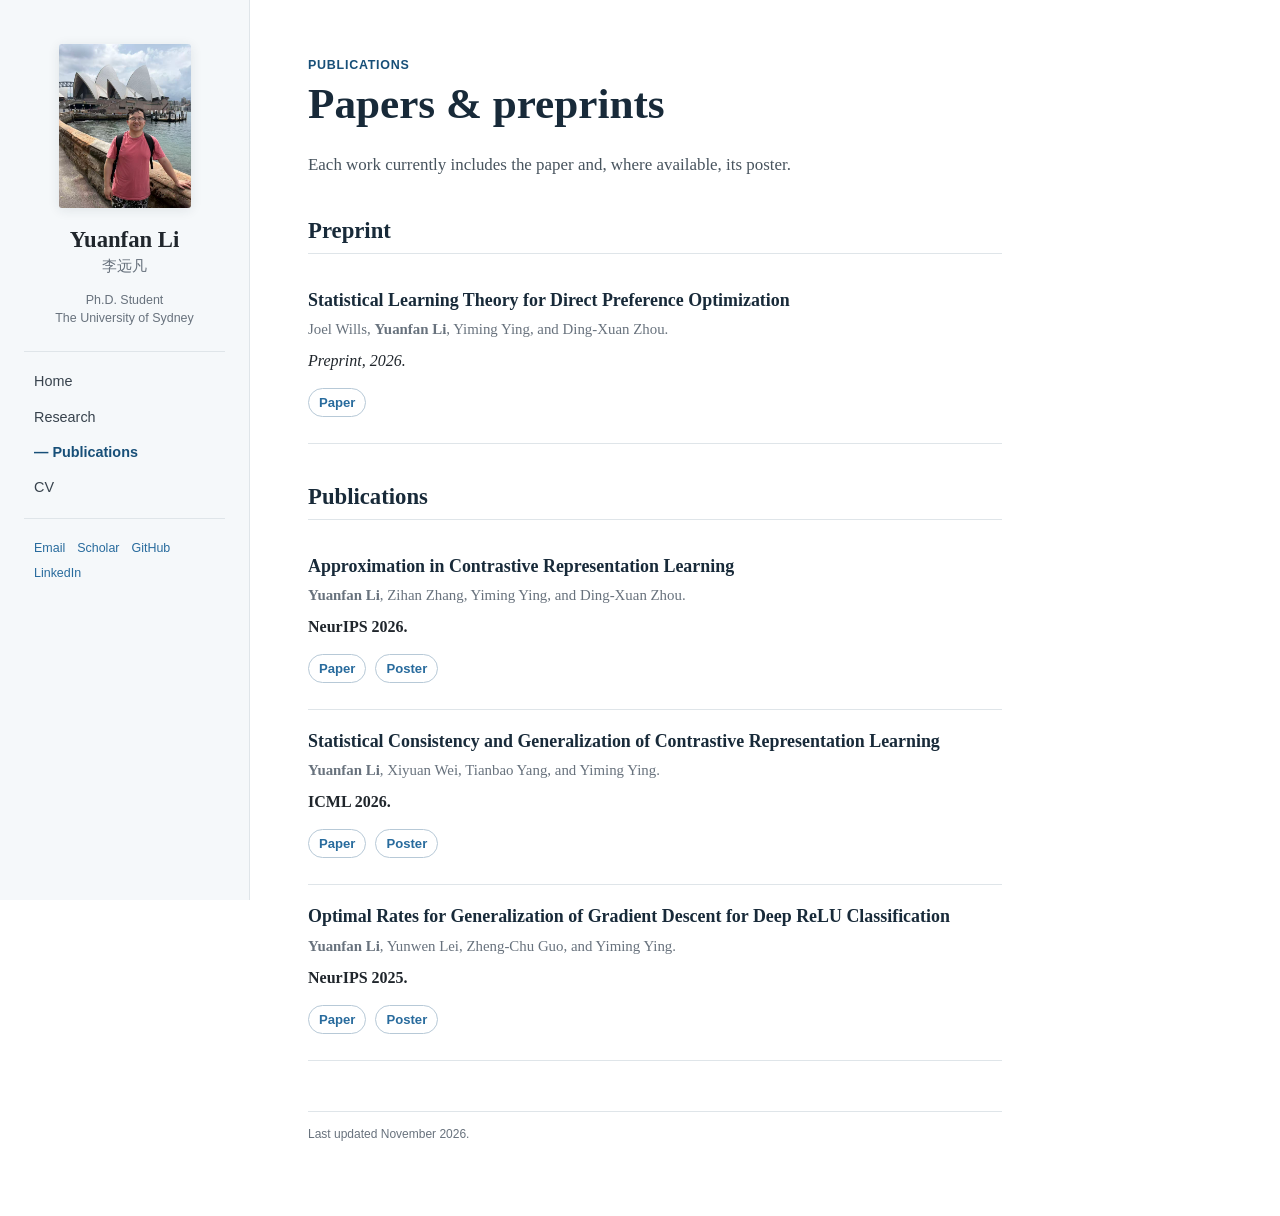
==== papers.html @ 4eafe549 "Update and rename publications.html to papers.html" ====
<!doctype html>
<html lang="en">
<head>
  <meta charset="utf-8" />
  <meta name="viewport" content="width=device-width, initial-scale=1" />
  <title>Papers · Yuanfan Li</title>
  <meta name="description" content="Preprints and publications by Yuanfan Li." />
  <link rel="stylesheet" href="style.css" />
</head>
<body>
  <aside class="sidebar">
    <a class="identity" href="index.html" aria-label="Yuanfan Li, home">
      <img src="profile_new.jpg" alt="Portrait of Yuanfan Li" />
      <span class="identity-name">Yuanfan Li</span><span lang="zh-CN">李远凡</span>
    </a>
    <p class="sidebar-role">Ph.D. Student<br />The University of Sydney</p>
    <nav class="site-nav" aria-label="Main navigation">
      <a href="index.html">Home</a>
      <a href="research.html">Research</a>
      <a class="active" aria-current="page" href="publications.html">Publications</a>
      <a href="assets/CV_Yuanfan_Li.pdf">CV</a>
    </nav>
    <nav class="social-links" aria-label="Profile links">
      <a href="mailto:yuli0846@uni.sydney.edu.au">Email</a>
      <a href="https://scholar.google.com/citations?user=XxHOIxkAAAAJ">Scholar</a>
      <a href="https://github.com/YuanfanLi2233">GitHub</a>
      <a href="https://www.linkedin.com/in/yuanfan-li-424999355/">LinkedIn</a>
    </nav>
  </aside>

  <main class="content">
    <header class="page-header">
      <p class="eyebrow">Publications</p>
      <h1>Papers &amp; preprints</h1>
      <p class="page-intro">Each work currently includes the paper and, where available, its poster.</p>
    </header>

    <section class="publication-group">
      <h2>Preprint</h2>
      <article class="publication">
        <h3>Statistical Learning Theory for Direct Preference Optimization</h3>
        <p class="authors">Joel Wills, <strong>Yuanfan Li</strong>, Yiming Ying, and Ding-Xuan Zhou.</p>
        <p><em>Preprint, 2026.</em></p>
        <p class="resource-links"><a href="https://arxiv.org/abs/2610.25856">Paper</a></p>
      </article>
    </section>

    <section class="publication-group">
      <h2>Publications</h2>
      <article class="publication">
        <h3>Approximation in Contrastive Representation Learning</h3>
        <p class="authors"><strong>Yuanfan Li</strong>, Zihan Zhang, Yiming Ying, and Ding-Xuan Zhou.</p>
        <p><strong>NeurIPS 2026.</strong></p>
        <p class="resource-links"><a href="https://arxiv.org/abs/2610.15388">Paper</a><a href="assets/posters/crl-approximation.pdf">Poster</a></p>
      </article>
      <article class="publication">
        <h3>Statistical Consistency and Generalization of Contrastive Representation Learning</h3>
        <p class="authors"><strong>Yuanfan Li</strong>, Xiyuan Wei, Tianbao Yang, and Yiming Ying.</p>
        <p><strong>ICML 2026.</strong></p>
        <p class="resource-links"><a href="https://arxiv.org/abs/2605.02116">Paper</a><a href="assets/posters/crl-consistency.pdf">Poster</a></p>
      </article>
      <article class="publication">
        <h3>Optimal Rates for Generalization of Gradient Descent for Deep ReLU Classification</h3>
        <p class="authors"><strong>Yuanfan Li</strong>, Yunwen Lei, Zheng-Chu Guo, and Yiming Ying.</p>
        <p><strong>NeurIPS 2025.</strong></p>
        <p class="resource-links"><a href="https://arxiv.org/abs/2510.02779">Paper</a><a href="assets/posters/deep-relu.pdf">Poster</a></p>
      </article>
    </section>

    <footer>Last updated November 2026.</footer>
  </main>
</body>
</html>
---- style.css ----
:root {
  --ink: #20262c;
  --muted: #68727d;
  --accent: #286b9d;
  --accent-dark: #174f78;
  --line: #dfe5e9;
  --soft: #f5f8fa;
  --sidebar: 250px;
}

* { box-sizing: border-box; }
html { scroll-behavior: smooth; }

body {
  margin: 0;
  color: var(--ink);
  background: #fff;
  font-family: Georgia, "Times New Roman", "Noto Serif SC", serif;
  font-size: 16px;
  line-height: 1.62;
}

a { color: var(--accent); text-decoration: none; }
a:hover, a:focus-visible { color: var(--accent-dark); text-decoration: underline; }

.sidebar {
  position: fixed;
  inset: 0 auto 0 0;
  width: var(--sidebar);
  padding: 44px 34px 30px;
  border-right: 1px solid var(--line);
  background: var(--soft);
}

.identity { display: block; color: var(--ink); text-align: center; }
.identity:hover { text-decoration: none; }

.identity img {
  display: block;
  width: 132px;
  height: 164px;
  margin: 0 auto 18px;
  border-radius: 3px;
  object-fit: cover;
  box-shadow: 0 2px 12px rgb(25 45 62 / 10%);
}

.identity-name { display: block; font-size: 1.42rem; font-weight: 700; line-height: 1.2; }
.identity > span:last-child { color: var(--muted); font-size: 0.93rem; }

.sidebar-role {
  margin: 12px 0 24px;
  color: var(--muted);
  font-family: Arial, Helvetica, sans-serif;
  font-size: 0.78rem;
  line-height: 1.45;
  text-align: center;
}

.site-nav {
  margin: 0 -10px;
  padding: 12px 0;
  border-top: 1px solid var(--line);
  border-bottom: 1px solid var(--line);
}

.site-nav a {
  display: block;
  padding: 6px 10px;
  color: #38434d;
  font-family: Arial, Helvetica, sans-serif;
  font-size: 0.9rem;
}

.site-nav a.active { color: var(--accent-dark); font-weight: 700; }
.site-nav a.active::before { content: "— "; }

.social-links {
  display: flex;
  flex-wrap: wrap;
  gap: 5px 12px;
  margin-top: 19px;
  font-family: Arial, Helvetica, sans-serif;
  font-size: 0.78rem;
}

.content {
  width: min(810px, calc(100% - var(--sidebar)));
  margin-left: var(--sidebar);
  padding: 55px 58px 72px;
}

.page-header { margin-bottom: 38px; }
.home-header { padding-bottom: 9px; }

.eyebrow, .label, .venue {
  margin: 0 0 5px;
  color: var(--accent-dark);
  font-family: Arial, Helvetica, sans-serif;
  font-size: 0.78rem;
  font-weight: 700;
  letter-spacing: 0.06em;
  text-transform: uppercase;
}

h1, h2, h3 { color: #182a39; }
h1 { margin: 0 0 22px; font-size: clamp(2rem, 5vw, 2.7rem); line-height: 1.12; }
h1 span { font-weight: 400; }
h2 { margin: 38px 0 15px; font-size: 1.42rem; line-height: 1.3; }
h3 { margin: 0 0 5px; font-size: 1.08rem; line-height: 1.35; }
p { margin: 0 0 13px; }
.lead { font-size: 1.06rem; }

.section-heading {
  display: flex;
  align-items: baseline;
  justify-content: space-between;
  gap: 20px;
  border-bottom: 1px solid var(--line);
}

.section-heading h2 { margin-bottom: 7px; }
.section-heading > a { flex: none; font-family: Arial, Helvetica, sans-serif; font-size: 0.8rem; }
.direction-list { border-bottom: 1px solid var(--line); }

.direction-list article {
  display: grid;
  grid-template-columns: 190px 1fr;
  gap: 24px;
  padding: 17px 0;
  border-top: 1px solid var(--line);
}

.direction-list article:first-child { border-top: 0; }
.direction-list p { margin: 0; color: #4f5a64; }

.featured-work {
  margin: 38px 0 8px;
  padding: 24px 27px 21px;
  border-left: 4px solid var(--accent);
  background: var(--soft);
}

.featured-work h2 { margin: 2px 0 8px; }
.authors { color: var(--muted); font-size: 0.93rem; }

.resource-links {
  display: flex;
  gap: 9px;
  margin: 14px 0 0;
  font-family: Arial, Helvetica, sans-serif;
  font-size: 0.82rem;
  font-weight: 700;
}

.resource-links a {
  padding: 3px 10px;
  border: 1px solid #b7c9d7;
  border-radius: 999px;
  background: #fff;
}

.resource-links a:hover { text-decoration: none; }
.dated-list { margin: 0; padding: 0; list-style: none; }

.dated-list li {
  display: grid;
  grid-template-columns: 92px 1fr;
  gap: 16px;
  padding: 7px 0;
}

.dated-list span {
  color: var(--muted);
  font-family: Arial, Helvetica, sans-serif;
  font-size: 0.8rem;
  font-weight: 600;
}

.dated-list p { margin: 0; }
.page-intro { max-width: 710px; color: #48545e; font-size: 1.06rem; }

.research-area {
  margin: 28px 0;
  padding: 0 0 25px 22px;
  border-bottom: 1px solid var(--line);
  border-left: 3px solid #c9d9e5;
}

.research-area h2 { margin: 0 0 10px; }

.topic-tags {
  display: flex;
  flex-wrap: wrap;
  gap: 7px;
  margin: 13px 0 0;
  padding: 0;
  list-style: none;
}

.topic-tags li {
  padding: 3px 9px;
  border-radius: 999px;
  color: #53616d;
  background: var(--soft);
  font-family: Arial, Helvetica, sans-serif;
  font-size: 0.75rem;
}

.project-list { margin-top: 15px; }
.project { padding: 24px 0 25px; border-top: 1px solid var(--line); }
.project:first-child { border-top: 0; }
.project h3 { font-size: 1.24rem; }
.project-question { margin: 12px 0 8px; color: #263d50; font-weight: 700; }
.key-points { margin: 8px 0 0; padding-left: 21px; }
.key-points li { margin: 6px 0; }

.publication-group { margin-top: 34px; }
.publication-group > h2 { padding-bottom: 7px; border-bottom: 1px solid var(--line); }
.publication { padding: 19px 0; border-bottom: 1px solid var(--line); }
.publication h3 { font-size: 1.12rem; }
.publication p { margin-bottom: 7px; }

footer {
  margin-top: 50px;
  padding-top: 13px;
  border-top: 1px solid var(--line);
  color: var(--muted);
  font-family: Arial, Helvetica, sans-serif;
  font-size: 0.75rem;
}

@media (max-width: 760px) {
  .sidebar {
    position: static;
    width: auto;
    padding: 22px 20px 14px;
    border-right: 0;
    border-bottom: 1px solid var(--line);
  }

  .identity {
    display: grid;
    grid-template-columns: 56px 1fr;
    grid-template-rows: auto auto;
    column-gap: 13px;
    align-items: end;
    text-align: left;
  }

  .identity img { grid-row: 1 / 3; width: 56px; height: 68px; margin: 0; }
  .identity-name { font-size: 1.18rem; }
  .identity > span:last-child { align-self: start; }
  .sidebar-role { display: none; }

  .site-nav {
    display: flex;
    flex-wrap: wrap;
    gap: 4px 18px;
    margin: 17px 0 0;
    padding: 11px 0 0;
    border-bottom: 0;
  }

  .site-nav a { padding: 2px 0; }
  .site-nav a.active::before { content: ""; }
  .social-links { margin-top: 10px; }
  .content { width: auto; margin: 0; padding: 36px 21px 55px; }
  .direction-list article { grid-template-columns: 1fr; gap: 4px; }
  .section-heading { align-items: flex-end; }
  .section-heading > a { margin-bottom: 8px; }
}

@media (max-width: 480px) {
  .section-heading { display: block; }
  .section-heading > a { display: block; margin: -7px 0 10px; }
  .featured-work { padding: 20px; }
  .dated-list li { grid-template-columns: 82px 1fr; gap: 10px; }
}
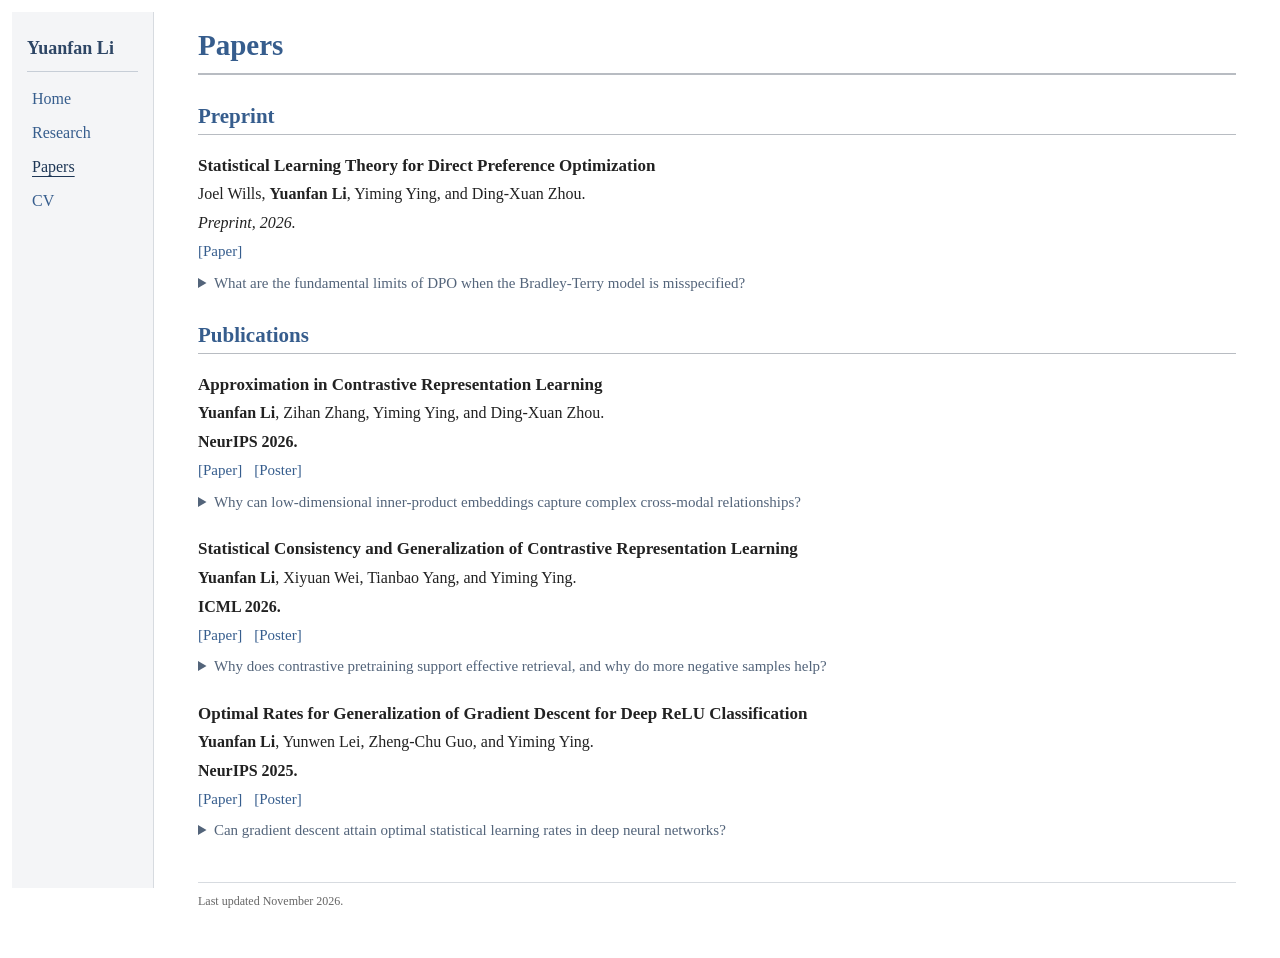
==== commit 73c5928f: "Adopt classic academic layout and consolidate papers" ====
--- a/papers.html
+++ b/papers.html
@@ -9,30 +9,18 @@
 </head>
 <body>
   <aside class="sidebar">
-    <a class="identity" href="index.html" aria-label="Yuanfan Li, home">
-      <img src="profile_new.jpg" alt="Portrait of Yuanfan Li" />
-      <span class="identity-name">Yuanfan Li</span><span lang="zh-CN">李远凡</span>
-    </a>
-    <p class="sidebar-role">Ph.D. Student<br />The University of Sydney</p>
+    <a class="site-name" href="index.html">Yuanfan Li</a>
     <nav class="site-nav" aria-label="Main navigation">
       <a href="index.html">Home</a>
       <a href="research.html">Research</a>
-      <a class="active" aria-current="page" href="publications.html">Publications</a>
+      <a class="active" aria-current="page" href="papers.html">Papers</a>
       <a href="assets/CV_Yuanfan_Li.pdf">CV</a>
-    </nav>
-    <nav class="social-links" aria-label="Profile links">
-      <a href="mailto:yuli0846@uni.sydney.edu.au">Email</a>
-      <a href="https://scholar.google.com/citations?user=XxHOIxkAAAAJ">Scholar</a>
-      <a href="https://github.com/YuanfanLi2233">GitHub</a>
-      <a href="https://www.linkedin.com/in/yuanfan-li-424999355/">LinkedIn</a>
     </nav>
   </aside>
 
   <main class="content">
     <header class="page-header">
-      <p class="eyebrow">Publications</p>
-      <h1>Papers &amp; preprints</h1>
-      <p class="page-intro">Each work currently includes the paper and, where available, its poster.</p>
+      <h1>Papers</h1>
     </header>
 
     <section class="publication-group">
@@ -42,6 +30,17 @@
         <p class="authors">Joel Wills, <strong>Yuanfan Li</strong>, Yiming Ying, and Ding-Xuan Zhou.</p>
         <p><em>Preprint, 2026.</em></p>
         <p class="resource-links"><a href="https://arxiv.org/abs/2610.25856">Paper</a></p>
+        <details class="paper-details"><summary>What are the fundamental limits of DPO when the Bradley-Terry model is misspecified?</summary>
+          <p>
+            We introduce the triangle-curl of preference log-odds to measure local violations of
+            the Bradley-Terry structure. This identifies a structural source of error that cannot
+            be eliminated simply by scaling the model or collecting more data.
+          </p>
+          <ul class="key-points">
+            <li>Characterizes preference misspecification through cyclic inconsistency over item triples.</li>
+            <li>Separates structural misspecification, neural-network approximation, and finite-sample estimation.</li>
+          </ul>
+        </details>
       </article>
     </section>
 
@@ -52,18 +51,52 @@
         <p class="authors"><strong>Yuanfan Li</strong>, Zihan Zhang, Yiming Ying, and Ding-Xuan Zhou.</p>
         <p><strong>NeurIPS 2026.</strong></p>
         <p class="resource-links"><a href="https://arxiv.org/abs/2610.15388">Paper</a><a href="assets/posters/crl-approximation.pdf">Poster</a></p>
+        <details class="paper-details"><summary>Why can low-dimensional inner-product embeddings capture complex cross-modal relationships?</summary>
+          <p>
+            We connect the population contrastive objective to pointwise mutual information (PMI)
+            and show that representation dimension is governed by the spectral approximability of
+            this dependence structure. The framework explains when compact embeddings are enough
+            and how structured data models can lead to fast approximation.
+          </p>
+          <ul class="key-points">
+            <li>Relates the optimal contrastive score to a low-rank spectral approximation of PMI.</li>
+            <li>Links data structure, embedding dimension, and approximation error, with downstream retrieval calibration.</li>
+          </ul>
+        </details>
       </article>
       <article class="publication">
         <h3>Statistical Consistency and Generalization of Contrastive Representation Learning</h3>
         <p class="authors"><strong>Yuanfan Li</strong>, Xiyuan Wei, Tianbao Yang, and Yiming Ying.</p>
         <p><strong>ICML 2026.</strong></p>
         <p class="resource-links"><a href="https://arxiv.org/abs/2605.02116">Paper</a><a href="assets/posters/crl-consistency.pdf">Poster</a></p>
+        <details class="paper-details"><summary>Why does contrastive pretraining support effective retrieval, and why do more negative samples help?</summary>
+          <p>
+            We establish a statistical bridge from the contrastive pretraining objective to optimal
+            downstream retrieval. The analysis also quantifies how negative sampling enters the
+            generalization error, explaining both its benefit and its interaction with sample size.
+          </p>
+          <ul class="key-points">
+            <li>Proves consistency and calibration results connecting the learned score to retrieval decisions.</li>
+            <li>Derives generalization bounds that improve with the number of negative samples.</li>
+          </ul>
+        </details>
       </article>
       <article class="publication">
         <h3>Optimal Rates for Generalization of Gradient Descent for Deep ReLU Classification</h3>
         <p class="authors"><strong>Yuanfan Li</strong>, Yunwen Lei, Zheng-Chu Guo, and Yiming Ying.</p>
         <p><strong>NeurIPS 2025.</strong></p>
         <p class="resource-links"><a href="https://arxiv.org/abs/2510.02779">Paper</a><a href="assets/posters/deep-relu.pdf">Poster</a></p>
+        <details class="paper-details"><summary>Can gradient descent attain optimal statistical learning rates in deep neural networks?</summary>
+          <p>
+            Under NTK separability, we obtain a near-optimal excess-risk rate in sample size for
+            gradient descent on deep ReLU classifiers. The analysis keeps the dependence on depth
+            polynomial rather than exponential by controlling how activation patterns evolve.
+          </p>
+          <ul class="key-points">
+            <li>Establishes a near-optimal sample-size rate with explicit margin dependence.</li>
+            <li>Uses refined activation-pattern and complexity arguments to control deep-network generalization.</li>
+          </ul>
+        </details>
       </article>
     </section>
 
--- a/style.css
+++ b/style.css
@@ -1,279 +1,113 @@
 :root {
-  --ink: #20262c;
-  --muted: #68727d;
-  --accent: #286b9d;
-  --accent-dark: #174f78;
-  --line: #dfe5e9;
-  --soft: #f5f8fa;
-  --sidebar: 250px;
+  --blue: #365d8d;
+  --text: #222;
+  --muted: #666;
+  --line: #b8bcc2;
 }
-
 * { box-sizing: border-box; }
-html { scroll-behavior: smooth; }
-
 body {
   margin: 0;
-  color: var(--ink);
   background: #fff;
+  color: var(--text);
   font-family: Georgia, "Times New Roman", "Noto Serif SC", serif;
   font-size: 16px;
-  line-height: 1.62;
+  line-height: 1.5;
 }
-
-a { color: var(--accent); text-decoration: none; }
-a:hover, a:focus-visible { color: var(--accent-dark); text-decoration: underline; }
-
+a { color: var(--blue); text-decoration: none; }
+a:hover { text-decoration: underline; }
+a:focus-visible, summary:focus-visible { outline: 2px solid var(--blue); outline-offset: 4px; }
 .sidebar {
   position: fixed;
-  inset: 0 auto 0 0;
-  width: var(--sidebar);
-  padding: 44px 34px 30px;
-  border-right: 1px solid var(--line);
-  background: var(--soft);
+  top: 12px;
+  bottom: 12px;
+  left: 12px;
+  width: 142px;
+  padding: 23px 15px;
+  background: #f4f5f7;
+  border-right: 1px solid #d7dbe0;
+  overflow-y: auto;
 }
-
-.identity { display: block; color: var(--ink); text-align: center; }
-.identity:hover { text-decoration: none; }
-
-.identity img {
+.site-name {
   display: block;
-  width: 132px;
-  height: 164px;
-  margin: 0 auto 18px;
-  border-radius: 3px;
-  object-fit: cover;
-  box-shadow: 0 2px 12px rgb(25 45 62 / 10%);
+  padding-bottom: 9px;
+  margin-bottom: 10px;
+  border-bottom: 1px solid #c7ced7;
+  color: #2e4665;
+  font-size: 18px;
+  font-weight: bold;
+  white-space: nowrap;
 }
-
-.identity-name { display: block; font-size: 1.42rem; font-weight: 700; line-height: 1.2; }
-.identity > span:last-child { color: var(--muted); font-size: 0.93rem; }
-
-.sidebar-role {
-  margin: 12px 0 24px;
-  color: var(--muted);
-  font-family: Arial, Helvetica, sans-serif;
-  font-size: 0.78rem;
-  line-height: 1.45;
-  text-align: center;
+.site-nav a { display: block; padding: 5px 5px; color: var(--blue); }
+.site-nav a.active { color: #1d3655; text-decoration: underline; text-underline-offset: 4px; }
+.content {
+  max-width: 1160px;
+  margin-left: 154px;
+  padding: 27px 44px 48px;
 }
-
-.site-nav {
-  margin: 0 -10px;
-  padding: 12px 0;
-  border-top: 1px solid var(--line);
+h1, h2, h3 { line-height: 1.3; }
+h1 {
+  margin: 0 0 24px;
+  padding-bottom: 8px;
+  border-bottom: 2px solid var(--line);
+  color: var(--blue);
+  font-size: 29px;
+}
+h1 span { font-size: 25px; font-weight: normal; }
+h2 {
+  margin: 28px 0 12px;
+  padding-bottom: 4px;
   border-bottom: 1px solid var(--line);
+  color: var(--blue);
+  font-size: 21px;
 }
-
-.site-nav a {
-  display: block;
-  padding: 6px 10px;
-  color: #38434d;
-  font-family: Arial, Helvetica, sans-serif;
-  font-size: 0.9rem;
+h3 { margin: 0 0 5px; font-size: 17px; font-weight: bold; }
+p { margin: 0 0 14px; }
+.profile {
+  display: flex;
+  align-items: center;
+  gap: 32px;
+  margin: 6px 12px 28px;
 }
-
-.site-nav a.active { color: var(--accent-dark); font-weight: 700; }
-.site-nav a.active::before { content: "— "; }
-
-.social-links {
-  display: flex;
-  flex-wrap: wrap;
-  gap: 5px 12px;
-  margin-top: 19px;
-  font-family: Arial, Helvetica, sans-serif;
-  font-size: 0.78rem;
+.portrait { display: block; width: 192px; height: 240px; object-fit: cover; }
+.profile-details { min-width: 0; }
+.profile-details strong { font-size: 19px; }
+.profile-details p { margin-bottom: 12px; }
+.profile-links { font-size: 15px; }
+.profile-links a { white-space: nowrap; }
+.dated-list { padding: 0; margin: 0; list-style: none; }
+.dated-list li { display: grid; grid-template-columns: 92px 1fr; gap: 12px; margin: 8px 0; }
+.dated-list span { color: #555; white-space: nowrap; }
+.dated-list p { margin: 0; }
+.research-area { margin-bottom: 28px; }
+.topic-tags { display: flex; flex-wrap: wrap; gap: 5px 18px; padding: 0; list-style: none; color: var(--muted); font-size: 14px; font-style: italic; }
+.papers-link { margin-top: 30px; }
+.publication { margin: 20px 0 25px; }
+.authors { margin-bottom: 4px; }
+.publication > p { margin-bottom: 5px; }
+.resource-links { display: flex; gap: 12px; font-size: 15px; }
+.resource-links a::before { content: "["; }
+.resource-links a::after { content: "]"; }
+.paper-details { margin-top: 9px; font-size: 15px; }
+.paper-details summary { cursor: pointer; color: #53647a; }
+.paper-details[open] summary { margin-bottom: 10px; }
+.paper-details p { margin: 10px 0; }
+.key-points { padding-left: 22px; }
+.key-points li { margin: 4px 0; }
+footer { margin-top: 40px; padding-top: 9px; border-top: 1px solid #d7dbe0; color: var(--muted); font-size: 12px; }
+@media (max-width: 760px) {
+  .sidebar { position: static; width: auto; padding: 14px 20px; border: 0; border-bottom: 1px solid #d7dbe0; }
+  .site-name { margin: 0 0 6px; padding: 0; border: 0; }
+  .site-nav { display: flex; flex-wrap: wrap; gap: 9px 22px; }
+  .site-nav a { padding: 3px 0; }
+  .content { margin: 0; padding: 25px 22px 40px; }
+  .profile { margin: 0 0 24px; gap: 22px; }
+  .portrait { width: 150px; height: 188px; }
+  h1 { font-size: 27px; }
+  .profile-details { font-size: 14px; overflow-wrap: anywhere; }
 }
-
-.content {
-  width: min(810px, calc(100% - var(--sidebar)));
-  margin-left: var(--sidebar);
-  padding: 55px 58px 72px;
+@media (max-width: 480px) {
+  .profile { flex-direction: column; align-items: center; text-align: center; gap: 18px; }
+  .portrait { width: 176px; height: 220px; }
+  .profile-details { font-size: 15px; }
+  .dated-list li { grid-template-columns: 80px 1fr; gap: 8px; font-size: 15px; }
 }
-
-.page-header { margin-bottom: 38px; }
-.home-header { padding-bottom: 9px; }
-
-.eyebrow, .label, .venue {
-  margin: 0 0 5px;
-  color: var(--accent-dark);
-  font-family: Arial, Helvetica, sans-serif;
-  font-size: 0.78rem;
-  font-weight: 700;
-  letter-spacing: 0.06em;
-  text-transform: uppercase;
-}
-
-h1, h2, h3 { color: #182a39; }
-h1 { margin: 0 0 22px; font-size: clamp(2rem, 5vw, 2.7rem); line-height: 1.12; }
-h1 span { font-weight: 400; }
-h2 { margin: 38px 0 15px; font-size: 1.42rem; line-height: 1.3; }
-h3 { margin: 0 0 5px; font-size: 1.08rem; line-height: 1.35; }
-p { margin: 0 0 13px; }
-.lead { font-size: 1.06rem; }
-
-.section-heading {
-  display: flex;
-  align-items: baseline;
-  justify-content: space-between;
-  gap: 20px;
-  border-bottom: 1px solid var(--line);
-}
-
-.section-heading h2 { margin-bottom: 7px; }
-.section-heading > a { flex: none; font-family: Arial, Helvetica, sans-serif; font-size: 0.8rem; }
-.direction-list { border-bottom: 1px solid var(--line); }
-
-.direction-list article {
-  display: grid;
-  grid-template-columns: 190px 1fr;
-  gap: 24px;
-  padding: 17px 0;
-  border-top: 1px solid var(--line);
-}
-
-.direction-list article:first-child { border-top: 0; }
-.direction-list p { margin: 0; color: #4f5a64; }
-
-.featured-work {
-  margin: 38px 0 8px;
-  padding: 24px 27px 21px;
-  border-left: 4px solid var(--accent);
-  background: var(--soft);
-}
-
-.featured-work h2 { margin: 2px 0 8px; }
-.authors { color: var(--muted); font-size: 0.93rem; }
-
-.resource-links {
-  display: flex;
-  gap: 9px;
-  margin: 14px 0 0;
-  font-family: Arial, Helvetica, sans-serif;
-  font-size: 0.82rem;
-  font-weight: 700;
-}
-
-.resource-links a {
-  padding: 3px 10px;
-  border: 1px solid #b7c9d7;
-  border-radius: 999px;
-  background: #fff;
-}
-
-.resource-links a:hover { text-decoration: none; }
-.dated-list { margin: 0; padding: 0; list-style: none; }
-
-.dated-list li {
-  display: grid;
-  grid-template-columns: 92px 1fr;
-  gap: 16px;
-  padding: 7px 0;
-}
-
-.dated-list span {
-  color: var(--muted);
-  font-family: Arial, Helvetica, sans-serif;
-  font-size: 0.8rem;
-  font-weight: 600;
-}
-
-.dated-list p { margin: 0; }
-.page-intro { max-width: 710px; color: #48545e; font-size: 1.06rem; }
-
-.research-area {
-  margin: 28px 0;
-  padding: 0 0 25px 22px;
-  border-bottom: 1px solid var(--line);
-  border-left: 3px solid #c9d9e5;
-}
-
-.research-area h2 { margin: 0 0 10px; }
-
-.topic-tags {
-  display: flex;
-  flex-wrap: wrap;
-  gap: 7px;
-  margin: 13px 0 0;
-  padding: 0;
-  list-style: none;
-}
-
-.topic-tags li {
-  padding: 3px 9px;
-  border-radius: 999px;
-  color: #53616d;
-  background: var(--soft);
-  font-family: Arial, Helvetica, sans-serif;
-  font-size: 0.75rem;
-}
-
-.project-list { margin-top: 15px; }
-.project { padding: 24px 0 25px; border-top: 1px solid var(--line); }
-.project:first-child { border-top: 0; }
-.project h3 { font-size: 1.24rem; }
-.project-question { margin: 12px 0 8px; color: #263d50; font-weight: 700; }
-.key-points { margin: 8px 0 0; padding-left: 21px; }
-.key-points li { margin: 6px 0; }
-
-.publication-group { margin-top: 34px; }
-.publication-group > h2 { padding-bottom: 7px; border-bottom: 1px solid var(--line); }
-.publication { padding: 19px 0; border-bottom: 1px solid var(--line); }
-.publication h3 { font-size: 1.12rem; }
-.publication p { margin-bottom: 7px; }
-
-footer {
-  margin-top: 50px;
-  padding-top: 13px;
-  border-top: 1px solid var(--line);
-  color: var(--muted);
-  font-family: Arial, Helvetica, sans-serif;
-  font-size: 0.75rem;
-}
-
-@media (max-width: 760px) {
-  .sidebar {
-    position: static;
-    width: auto;
-    padding: 22px 20px 14px;
-    border-right: 0;
-    border-bottom: 1px solid var(--line);
-  }
-
-  .identity {
-    display: grid;
-    grid-template-columns: 56px 1fr;
-    grid-template-rows: auto auto;
-    column-gap: 13px;
-    align-items: end;
-    text-align: left;
-  }
-
-  .identity img { grid-row: 1 / 3; width: 56px; height: 68px; margin: 0; }
-  .identity-name { font-size: 1.18rem; }
-  .identity > span:last-child { align-self: start; }
-  .sidebar-role { display: none; }
-
-  .site-nav {
-    display: flex;
-    flex-wrap: wrap;
-    gap: 4px 18px;
-    margin: 17px 0 0;
-    padding: 11px 0 0;
-    border-bottom: 0;
-  }
-
-  .site-nav a { padding: 2px 0; }
-  .site-nav a.active::before { content: ""; }
-  .social-links { margin-top: 10px; }
-  .content { width: auto; margin: 0; padding: 36px 21px 55px; }
-  .direction-list article { grid-template-columns: 1fr; gap: 4px; }
-  .section-heading { align-items: flex-end; }
-  .section-heading > a { margin-bottom: 8px; }
-}
-
-@media (max-width: 480px) {
-  .section-heading { display: block; }
-  .section-heading > a { display: block; margin: -7px 0 10px; }
-  .featured-work { padding: 20px; }
-  .dated-list li { grid-template-columns: 82px 1fr; gap: 10px; }
-}
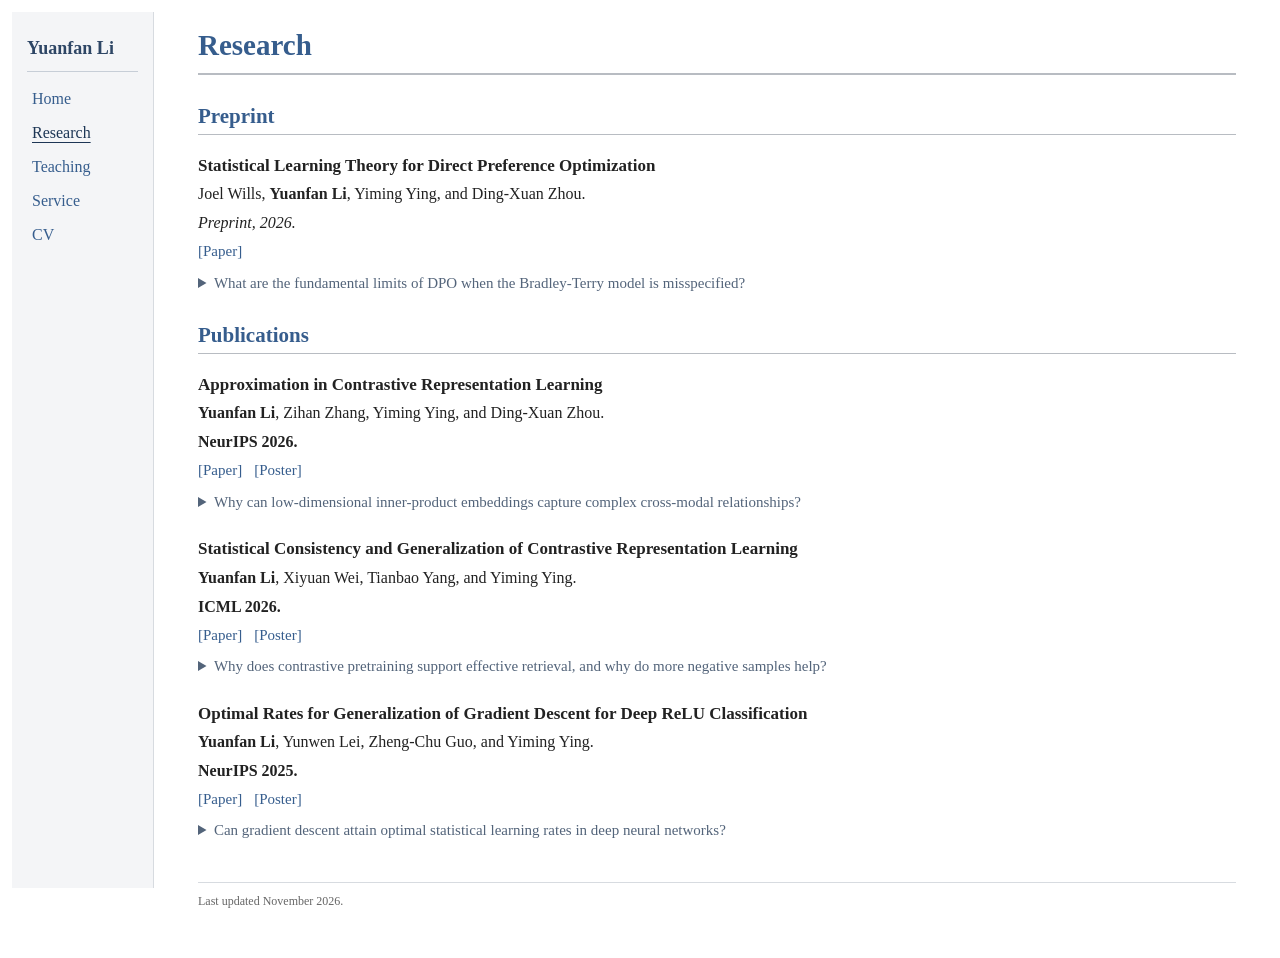
==== commit 9ab42547: "Simplify research navigation and add education teaching and service" ====
--- a/papers.html
+++ b/papers.html
@@ -3,104 +3,9 @@
 <head>
   <meta charset="utf-8" />
   <meta name="viewport" content="width=device-width, initial-scale=1" />
-  <title>Papers · Yuanfan Li</title>
-  <meta name="description" content="Preprints and publications by Yuanfan Li." />
-  <link rel="stylesheet" href="style.css" />
+  <meta http-equiv="refresh" content="0; url=research.html" />
+  <link rel="canonical" href="https://yuanfanli2233.github.io/research.html" />
+  <title>Research · Yuanfan Li</title>
 </head>
-<body>
-  <aside class="sidebar">
-    <a class="site-name" href="index.html">Yuanfan Li</a>
-    <nav class="site-nav" aria-label="Main navigation">
-      <a href="index.html">Home</a>
-      <a href="research.html">Research</a>
-      <a class="active" aria-current="page" href="papers.html">Papers</a>
-      <a href="assets/CV_Yuanfan_Li.pdf">CV</a>
-    </nav>
-  </aside>
-
-  <main class="content">
-    <header class="page-header">
-      <h1>Papers</h1>
-    </header>
-
-    <section class="publication-group">
-      <h2>Preprint</h2>
-      <article class="publication">
-        <h3>Statistical Learning Theory for Direct Preference Optimization</h3>
-        <p class="authors">Joel Wills, <strong>Yuanfan Li</strong>, Yiming Ying, and Ding-Xuan Zhou.</p>
-        <p><em>Preprint, 2026.</em></p>
-        <p class="resource-links"><a href="https://arxiv.org/abs/2610.25856">Paper</a></p>
-        <details class="paper-details"><summary>What are the fundamental limits of DPO when the Bradley-Terry model is misspecified?</summary>
-          <p>
-            We introduce the triangle-curl of preference log-odds to measure local violations of
-            the Bradley-Terry structure. This identifies a structural source of error that cannot
-            be eliminated simply by scaling the model or collecting more data.
-          </p>
-          <ul class="key-points">
-            <li>Characterizes preference misspecification through cyclic inconsistency over item triples.</li>
-            <li>Separates structural misspecification, neural-network approximation, and finite-sample estimation.</li>
-          </ul>
-        </details>
-      </article>
-    </section>
-
-    <section class="publication-group">
-      <h2>Publications</h2>
-      <article class="publication">
-        <h3>Approximation in Contrastive Representation Learning</h3>
-        <p class="authors"><strong>Yuanfan Li</strong>, Zihan Zhang, Yiming Ying, and Ding-Xuan Zhou.</p>
-        <p><strong>NeurIPS 2026.</strong></p>
-        <p class="resource-links"><a href="https://arxiv.org/abs/2610.15388">Paper</a><a href="assets/posters/crl-approximation.pdf">Poster</a></p>
-        <details class="paper-details"><summary>Why can low-dimensional inner-product embeddings capture complex cross-modal relationships?</summary>
-          <p>
-            We connect the population contrastive objective to pointwise mutual information (PMI)
-            and show that representation dimension is governed by the spectral approximability of
-            this dependence structure. The framework explains when compact embeddings are enough
-            and how structured data models can lead to fast approximation.
-          </p>
-          <ul class="key-points">
-            <li>Relates the optimal contrastive score to a low-rank spectral approximation of PMI.</li>
-            <li>Links data structure, embedding dimension, and approximation error, with downstream retrieval calibration.</li>
-          </ul>
-        </details>
-      </article>
-      <article class="publication">
-        <h3>Statistical Consistency and Generalization of Contrastive Representation Learning</h3>
-        <p class="authors"><strong>Yuanfan Li</strong>, Xiyuan Wei, Tianbao Yang, and Yiming Ying.</p>
-        <p><strong>ICML 2026.</strong></p>
-        <p class="resource-links"><a href="https://arxiv.org/abs/2605.02116">Paper</a><a href="assets/posters/crl-consistency.pdf">Poster</a></p>
-        <details class="paper-details"><summary>Why does contrastive pretraining support effective retrieval, and why do more negative samples help?</summary>
-          <p>
-            We establish a statistical bridge from the contrastive pretraining objective to optimal
-            downstream retrieval. The analysis also quantifies how negative sampling enters the
-            generalization error, explaining both its benefit and its interaction with sample size.
-          </p>
-          <ul class="key-points">
-            <li>Proves consistency and calibration results connecting the learned score to retrieval decisions.</li>
-            <li>Derives generalization bounds that improve with the number of negative samples.</li>
-          </ul>
-        </details>
-      </article>
-      <article class="publication">
-        <h3>Optimal Rates for Generalization of Gradient Descent for Deep ReLU Classification</h3>
-        <p class="authors"><strong>Yuanfan Li</strong>, Yunwen Lei, Zheng-Chu Guo, and Yiming Ying.</p>
-        <p><strong>NeurIPS 2025.</strong></p>
-        <p class="resource-links"><a href="https://arxiv.org/abs/2510.02779">Paper</a><a href="assets/posters/deep-relu.pdf">Poster</a></p>
-        <details class="paper-details"><summary>Can gradient descent attain optimal statistical learning rates in deep neural networks?</summary>
-          <p>
-            Under NTK separability, we obtain a near-optimal excess-risk rate in sample size for
-            gradient descent on deep ReLU classifiers. The analysis keeps the dependence on depth
-            polynomial rather than exponential by controlling how activation patterns evolve.
-          </p>
-          <ul class="key-points">
-            <li>Establishes a near-optimal sample-size rate with explicit margin dependence.</li>
-            <li>Uses refined activation-pattern and complexity arguments to control deep-network generalization.</li>
-          </ul>
-        </details>
-      </article>
-    </section>
-
-    <footer>Last updated November 2026.</footer>
-  </main>
-</body>
+<body><p>This page has moved to <a href="research.html">Research</a>.</p></body>
 </html>
